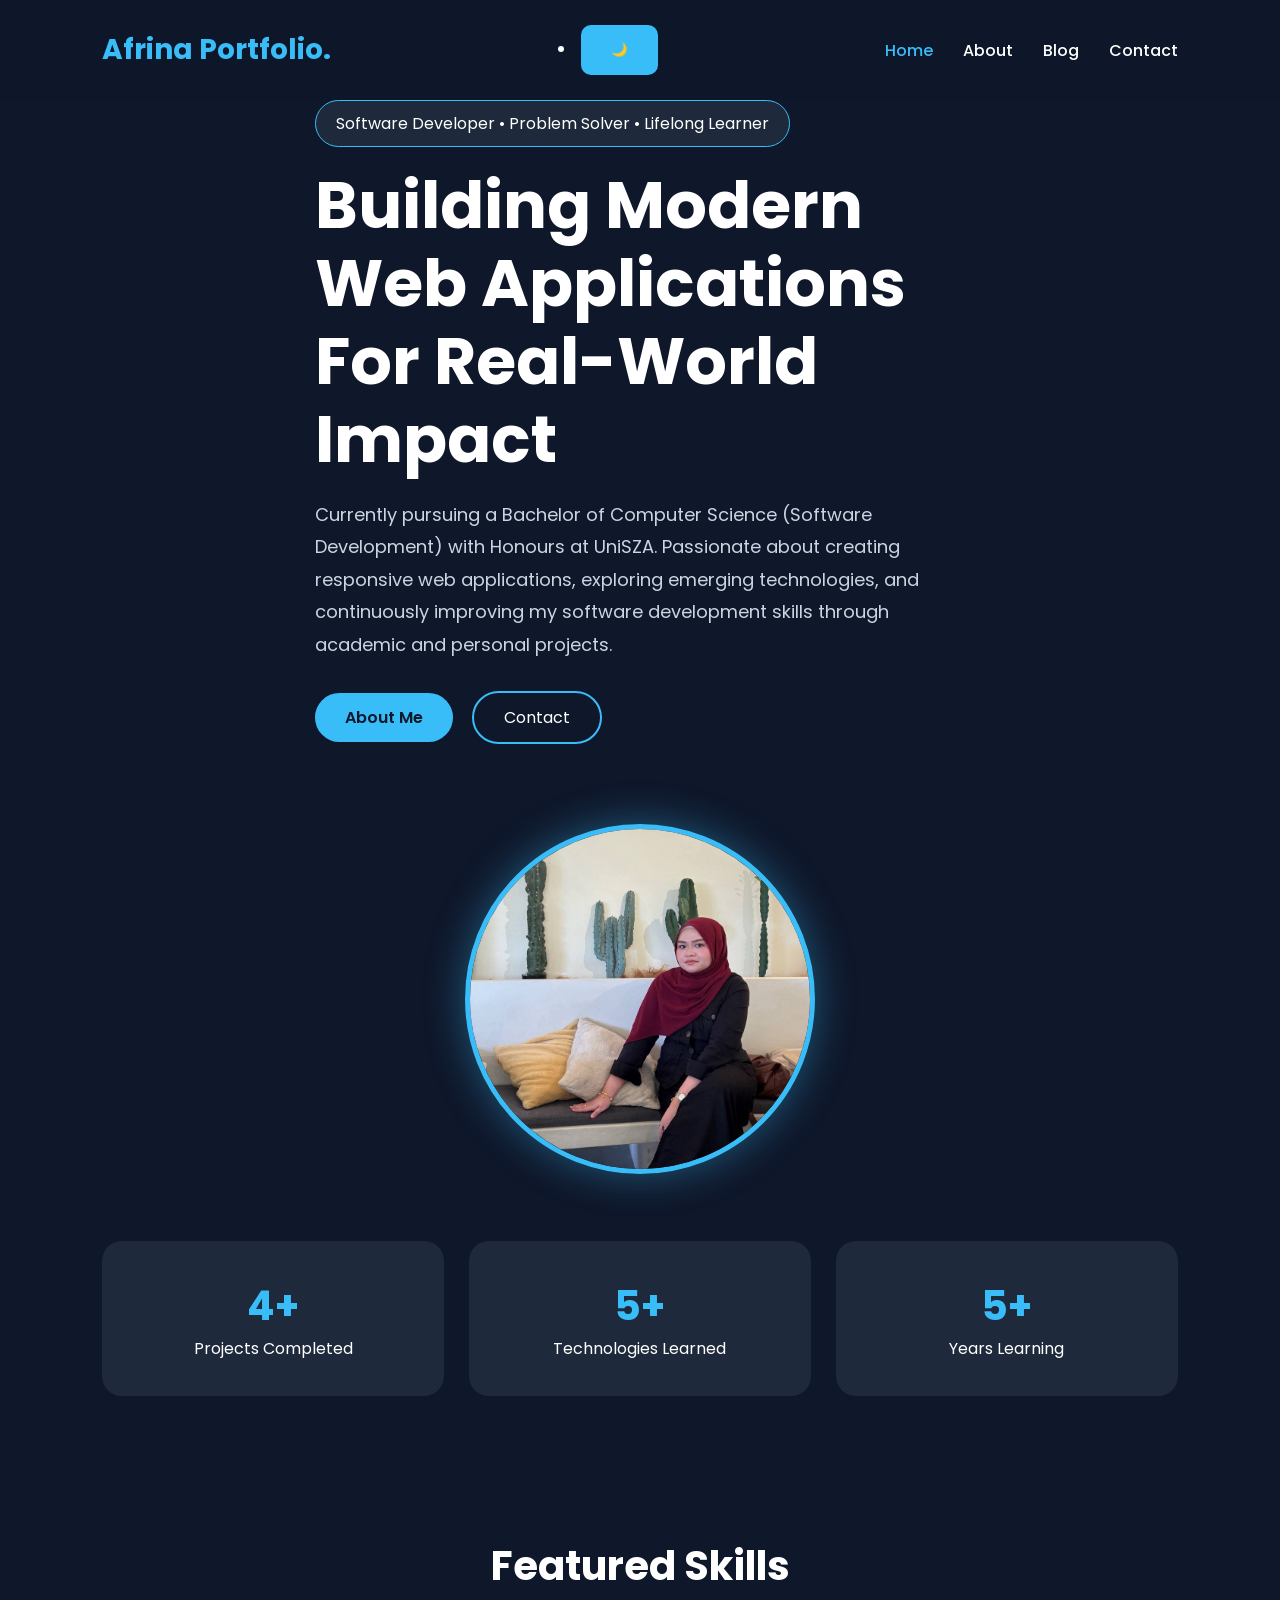
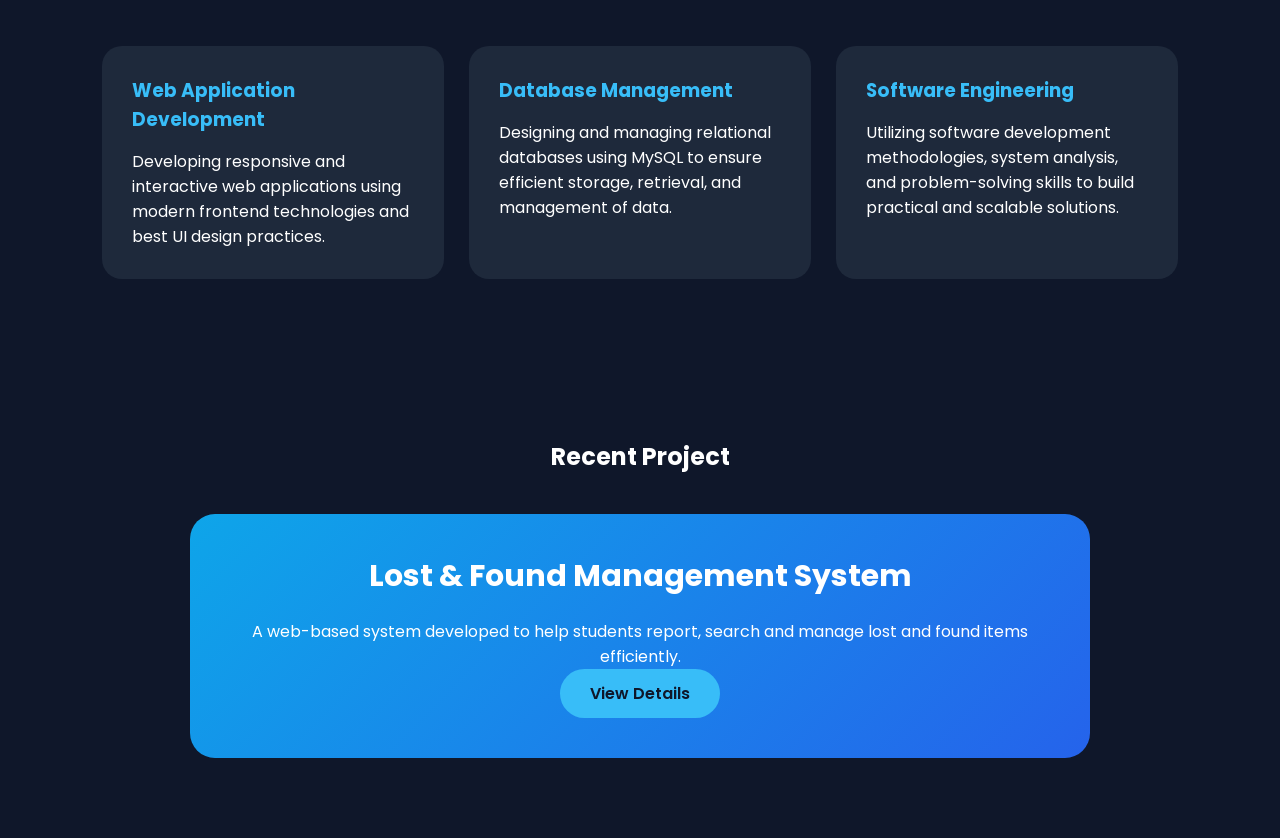
==== index.html @ ef26a5a5 "Update index.html" ====
<!DOCTYPE html>
<html lang="en">
<head>
<meta charset="UTF-8">
<meta name="viewport" content="width=device-width, initial-scale=1.0">

<title>Portfolio</title>

<link rel="stylesheet" href="css/style.css">

<link href="https://fonts.googleapis.com/css2?family=Poppins:wght@300;400;500;600;700&display=swap" rel="stylesheet">

</head>

<body>

<nav class="navbar">

    <div class="logo">Afrina Portfolio.</div>
 <li>
            <button id="themeBtn" class="dark-btn">🌙</button>
        </li>
    <ul>
        <li><a href="index.html" class="active">Home</a></li>
        <li><a href="about.html">About</a></li>
        <li><a href="blog.html">Blog</a></li>
        <li><a href="contact.html">Contact</a></li>
    </ul>

</nav>

<section class="hero-section">

    <div class="hero-content">

        <span class="tagline">
            Software Developer • Problem Solver • Lifelong Learner
        </span>

        <h1>
            Building Modern Web Applications
            For Real-World Impact
        </h1>

        <p>
            Currently pursuing a Bachelor of Computer Science
            (Software Development) with Honours at UniSZA.
            Passionate about creating responsive web applications,
            exploring emerging technologies, and continuously
            improving my software development skills through
            academic and personal projects.
        </p>

        <div class="hero-buttons">

            <a href="about.html" class="btn">
                About Me
            </a>

            <a href="contact.html" class="btn-outline">
                Contact
            </a>

        </div>

    </div>

    <div class="hero-image">

        <img src="images/profile.jpg" alt="Profile">

    </div>

</section>

<section class="stats-section">

    <div class="stat-box">
        <h2>4+</h2>
        <p>Projects Completed</p>
    </div>

    <div class="stat-box">
        <h2>5+</h2>
        <p>Technologies Learned</p>
    </div>

    <div class="stat-box">
        <h2>5+</h2>
        <p>Years Learning</p>
    </div>

</section>

<section class="featured-section">

    <h2>Featured Skills</h2>

    <div class="feature-grid">

        <div class="feature-card">
            <h3>Web Application Development</h3>
            <p>
                Developing responsive and interactive web
                applications using modern frontend technologies
                and best UI design practices.
            </p>
        </div>

        <div class="feature-card">
            <h3>Database Management</h3>
            <p>
                Designing and managing relational databases
                using MySQL to ensure efficient storage,
                retrieval, and management of data.
            </p>
        </div>

        <div class="feature-card">
            <h3>Software Engineering</h3>
            <p>
                Utilizing software development methodologies,
                system analysis, and problem-solving skills to
                build practical and scalable solutions.
            </p>
        </div>

    </div>

</section>

<section class="project-preview">

    <h2>Recent Project</h2>

    <div class="project-card">

        <h3>Lost & Found Management System</h3>

        <p>
            A web-based system developed to help students
            report, search and manage lost and found items
            efficiently.
        </p>

        <a href="blog.html" class="btn">
            View Details
        </a>

    </div>

</section>

</body>
</html>
---- css/style.css ----
.hero-section{
    min-height:90vh;
    display:flex;
    justify-content:center;
    align-items:center;
    gap:80px;
    padding:0 8%;
    flex-wrap:wrap;
}

.hero-content{
    max-width:650px;
}

.tagline{
    display:inline-block;
    padding:10px 20px;
    background:#1e293b;
    border:1px solid #38bdf8;
    border-radius:30px;
    margin-bottom:20px;
}

.hero-content h1{
    font-size:65px;
    line-height:1.2;
    margin-bottom:20px;
}

.hero-content p{
    color:#cbd5e1;
    line-height:1.8;
    font-size:18px;
}

.hero-buttons{
    margin-top:30px;
}

.hero-image img{
    width:350px;
    height:350px;
    object-fit:cover;
    border-radius:50%;
    border:5px solid #38bdf8;
    box-shadow:0 0 40px rgba(56,189,248,.4);
}

.btn-outline{
    display:inline-block;
    padding:12px 30px;
    border:2px solid #38bdf8;
    border-radius:30px;
    color:white;
    text-decoration:none;
    margin-left:15px;
    transition:.3s;
}

.btn-outline:hover{
    background:#38bdf8;
    color:#0f172a;
}

.stats-section{
    padding:60px 8%;
    display:grid;
    grid-template-columns:repeat(auto-fit,minmax(250px,1fr));
    gap:25px;
}

.stat-box{
    background:#1e293b;
    padding:35px;
    text-align:center;
    border-radius:20px;
}

.stat-box h2{
    font-size:40px;
    color:#38bdf8;
}

.featured-section{
    padding:80px 8%;
}

.featured-section h2{
    text-align:center;
    margin-bottom:50px;
    font-size:40px;
}

.feature-grid{
    display:grid;
    grid-template-columns:repeat(auto-fit,minmax(280px,1fr));
    gap:25px;
}

.feature-card{
    background:#1e293b;
    padding:30px;
    border-radius:20px;
    transition:.3s;
}

.feature-card:hover{
    transform:translateY(-10px);
}

.feature-card h3{
    color:#38bdf8;
    margin-bottom:15px;
}

.project-preview{
    padding:80px 8%;
}

.project-preview h2{
    text-align:center;
    margin-bottom:40px;
}

.project-card{
    max-width:900px;
    margin:auto;
    background:linear-gradient(
        135deg,
        #0ea5e9,
        #2563eb
    );
    padding:40px;
    border-radius:25px;
    text-align:center;
}

.project-card h3{
    margin-bottom:20px;
    font-size:30px;
}


*{
    margin:0;
    padding:0;
    box-sizing:border-box;
    font-family:'Poppins',sans-serif;
}

html{
    scroll-behavior:smooth;
}

body{
    background:#0f172a;
    color:white;
    min-height:100vh;
}

/* NAVBAR */

.navbar{
    display:flex;
    justify-content:space-between;
    align-items:center;
    padding:25px 8%;
    position:sticky;
    top:0;
    background:rgba(15,23,42,0.9);
    backdrop-filter:blur(10px);
    z-index:1000;
}

.logo{
    font-size:28px;
    font-weight:700;
    color:#38bdf8;
}

.navbar ul{
    display:flex;
    list-style:none;
    gap:30px;
}

.navbar ul li a{
    text-decoration:none;
    color:white;
    font-weight:500;
    transition:0.3s;
}

.navbar ul li a:hover,
.navbar ul li a.active{
    color:#38bdf8;
}

/* ABOUT HERO */

.about-hero{
    min-height:80vh;
    display:flex;
    justify-content:center;
    align-items:center;
    gap:60px;
    padding:80px 8%;
    flex-wrap:wrap;
}

.profile-card{
    width:330px;
    background:rgba(255,255,255,0.08);
    border:1px solid rgba(255,255,255,0.1);
    backdrop-filter:blur(15px);
    border-radius:25px;
    padding:30px;
    text-align:center;
    transition:0.4s;
}

.profile-card:hover{
    transform:translateY(-10px);
}

.profile-card img{
    width:150px;
    height:150px;
    border-radius:50%;
    object-fit:cover;
    border:4px solid #38bdf8;
}

.profile-card h2{
    margin-top:15px;
    font-size:28px;
}

.profile-card span{
    color:#94a3b8;
}

.stats{
    display:flex;
    justify-content:space-between;
    margin-top:25px;
}

.stats h3{
    color:#38bdf8;
    font-size:24px;
}

.stats p{
    font-size:14px;
    color:#cbd5e1;
}

/* ABOUT CONTENT */

.about-content{
    max-width:650px;
}

.about-content h1{
    font-size:60px;
    margin-bottom:20px;
}

.about-content p{
    line-height:1.8;
    color:#cbd5e1;
    font-size:18px;
}

.skills{
    margin-top:30px;
}

.skills span{
    display:inline-block;
    padding:10px 18px;
    margin:8px;
    border-radius:30px;
    border:1px solid #38bdf8;
    background:#1e293b;
    transition:0.3s;
}

.skills span:hover{
    background:#38bdf8;
    color:#0f172a;
}

/* EDUCATION */

.journey{
    padding:80px 8%;
}

.journey h2{
    text-align:center;
    margin-bottom:50px;
    font-size:40px;
}

.timeline{
    display:grid;
    grid-template-columns:repeat(auto-fit,minmax(300px,1fr));
    gap:30px;
}

.timeline-item{
    background:#1e293b;
    padding:30px;
    border-radius:20px;
    transition:0.4s;
    border-left:5px solid #38bdf8;
}

.timeline-item:hover{
    transform:translateY(-10px);
}

.timeline-item h3{
    margin-bottom:15px;
    color:#38bdf8;
}

/* CAREER GOAL */

.goal-section{
    padding:80px 8%;
}

.goal-card{
    background:linear-gradient(
        135deg,
        #0ea5e9,
        #2563eb
    );

    padding:50px;
    border-radius:25px;
    text-align:center;
}

.goal-card h2{
    font-size:40px;
    margin-bottom:20px;
}

.goal-card p{
    max-width:800px;
    margin:auto;
    line-height:1.8;
    font-size:18px;
}

/* BUTTON */

.btn{
    display:inline-block;
    padding:12px 30px;
    background:#38bdf8;
    color:#0f172a;
    border-radius:30px;
    text-decoration:none;
    font-weight:600;
    transition:0.3s;
}

.btn:hover{
    transform:translateY(-3px);
}

/* CONTACT FORM */

form{
    max-width:600px;
    margin:auto;
    padding:30px;
}

input,
textarea{
    width:100%;
    padding:15px;
    margin-bottom:15px;
    border:none;
    border-radius:10px;
    background:#1e293b;
    color:white;
}

textarea{
    resize:none;
    height:150px;
}

button{
    padding:15px 30px;
    border:none;
    border-radius:10px;
    background:#38bdf8;
    color:#0f172a;
    cursor:pointer;
    font-weight:bold;
}

/* BLOG POSTS */

.post{
    background:#1e293b;
    margin:20px auto;
    max-width:900px;
    padding:30px;
    border-radius:20px;
    transition:0.3s;
}

.post:hover{
    transform:translateY(-5px);
}

.post h2{
    color:#38bdf8;
    margin-bottom:10px;
}

/* MOBILE */

@media(max-width:768px){

    .navbar{
        flex-direction:column;
        gap:20px;
    }

    .navbar ul{
        flex-wrap:wrap;
        justify-content:center;
    }

    .about-content{
        text-align:center;
    }

    .about-content h1{
        font-size:42px;
    }

    .goal-card h2{
        font-size:30px;
    }

    .stats{
        gap:15px;
    }
}

/* BLOG HERO */

.blog-hero{
    padding:100px 8% 60px;
    text-align:center;
}

.blog-hero h1{
    font-size:60px;
    margin-bottom:20px;
}

.blog-hero p{
    color:#cbd5e1;
    max-width:700px;
    margin:auto;
    line-height:1.8;
}

.blog-hero input{
    max-width:500px;
    width:100%;
    margin-top:30px;
}

/* BLOG POSTS */

.blog-container{
    padding:30px 8% 80px;
    display:grid;
    grid-template-columns:
    repeat(auto-fit,minmax(320px,1fr));
    gap:30px;
}

.post{
    background:#1e293b;
    padding:30px;
    border-radius:20px;
    transition:.4s;
    border:1px solid rgba(255,255,255,.05);
}

.post:hover{
    transform:translateY(-10px);
}

.blog-tag{
    display:inline-block;
    background:#38bdf8;
    color:#0f172a;
    padding:8px 15px;
    border-radius:30px;
    font-size:13px;
    font-weight:600;
}

.post h2{
    margin:20px 0;
    color:white;
}

.post p{
    color:#cbd5e1;
    line-height:1.8;
}

.blog-footer{
    margin-top:25px;
    display:flex;
    justify-content:space-between;
    align-items:center;
}

.blog-footer span{
    color:#94a3b8;
}

.blog-footer a{
    color:#38bdf8;
    text-decoration:none;
}

/* NEWSLETTER */

.newsletter{
    padding:80px 8%;
    text-align:center;
}

.newsletter h2{
    font-size:40px;
    margin-bottom:20px;
}

.newsletter p{
    color:#cbd5e1;
    margin-bottom:25px;
}

.newsletter button{
    background:#38bdf8;
    color:#0f172a;
    padding:15px 35px;
    border:none;
    border-radius:30px;
    cursor:pointer;
    font-weight:600;
}

/* CONTACT PAGE */

.contact-section{
    min-height:85vh;
    padding:80px 8%;
    display:flex;
    gap:50px;
    align-items:center;
    justify-content:center;
    flex-wrap:wrap;
}

.contact-info{
    flex:1;
    min-width:350px;
}

.contact-info h1{
    font-size:60px;
    margin-bottom:20px;
}

.contact-info p{
    color:#cbd5e1;
    line-height:1.8;
}

.info-card{
    margin-top:20px;
    background:#1e293b;
    padding:20px;
    border-radius:15px;
    transition:.3s;
}

.info-card:hover{
    transform:translateY(-5px);
}

.info-card h3{
    color:#38bdf8;
    margin-bottom:10px;
}

.info-card a{
    color:#38bdf8;
    text-decoration:none;
}

.info-card a:hover{
    text-decoration:underline;
}

.contact-form-container{
    flex:1;
    min-width:350px;
}

.contact-form-container form{
    background:#1e293b;
    padding:40px;
    border-radius:25px;
}

.contact-form-container h2{
    margin-bottom:25px;
    text-align:center;
}

.contact-form-container input,
.contact-form-container textarea{
    width:100%;
    background:#0f172a;
    border:1px solid rgba(255,255,255,.1);
    padding:15px;
    margin-bottom:15px;
    border-radius:12px;
    color:white;
}

.contact-form-container textarea{
    height:150px;
}

.contact-form-container button{
    width:100%;
    background:#38bdf8;
    color:#0f172a;
    padding:15px;
    border:none;
    border-radius:12px;
    font-weight:600;
    cursor:pointer;
    transition:.3s;
}

.contact-form-container button:hover{
    transform:translateY(-3px);
}

@media(max-width:768px){

    .contact-info h1{
        font-size:40px;
        text-align:center;
    }

    .contact-info{
        text-align:center;
    }

}
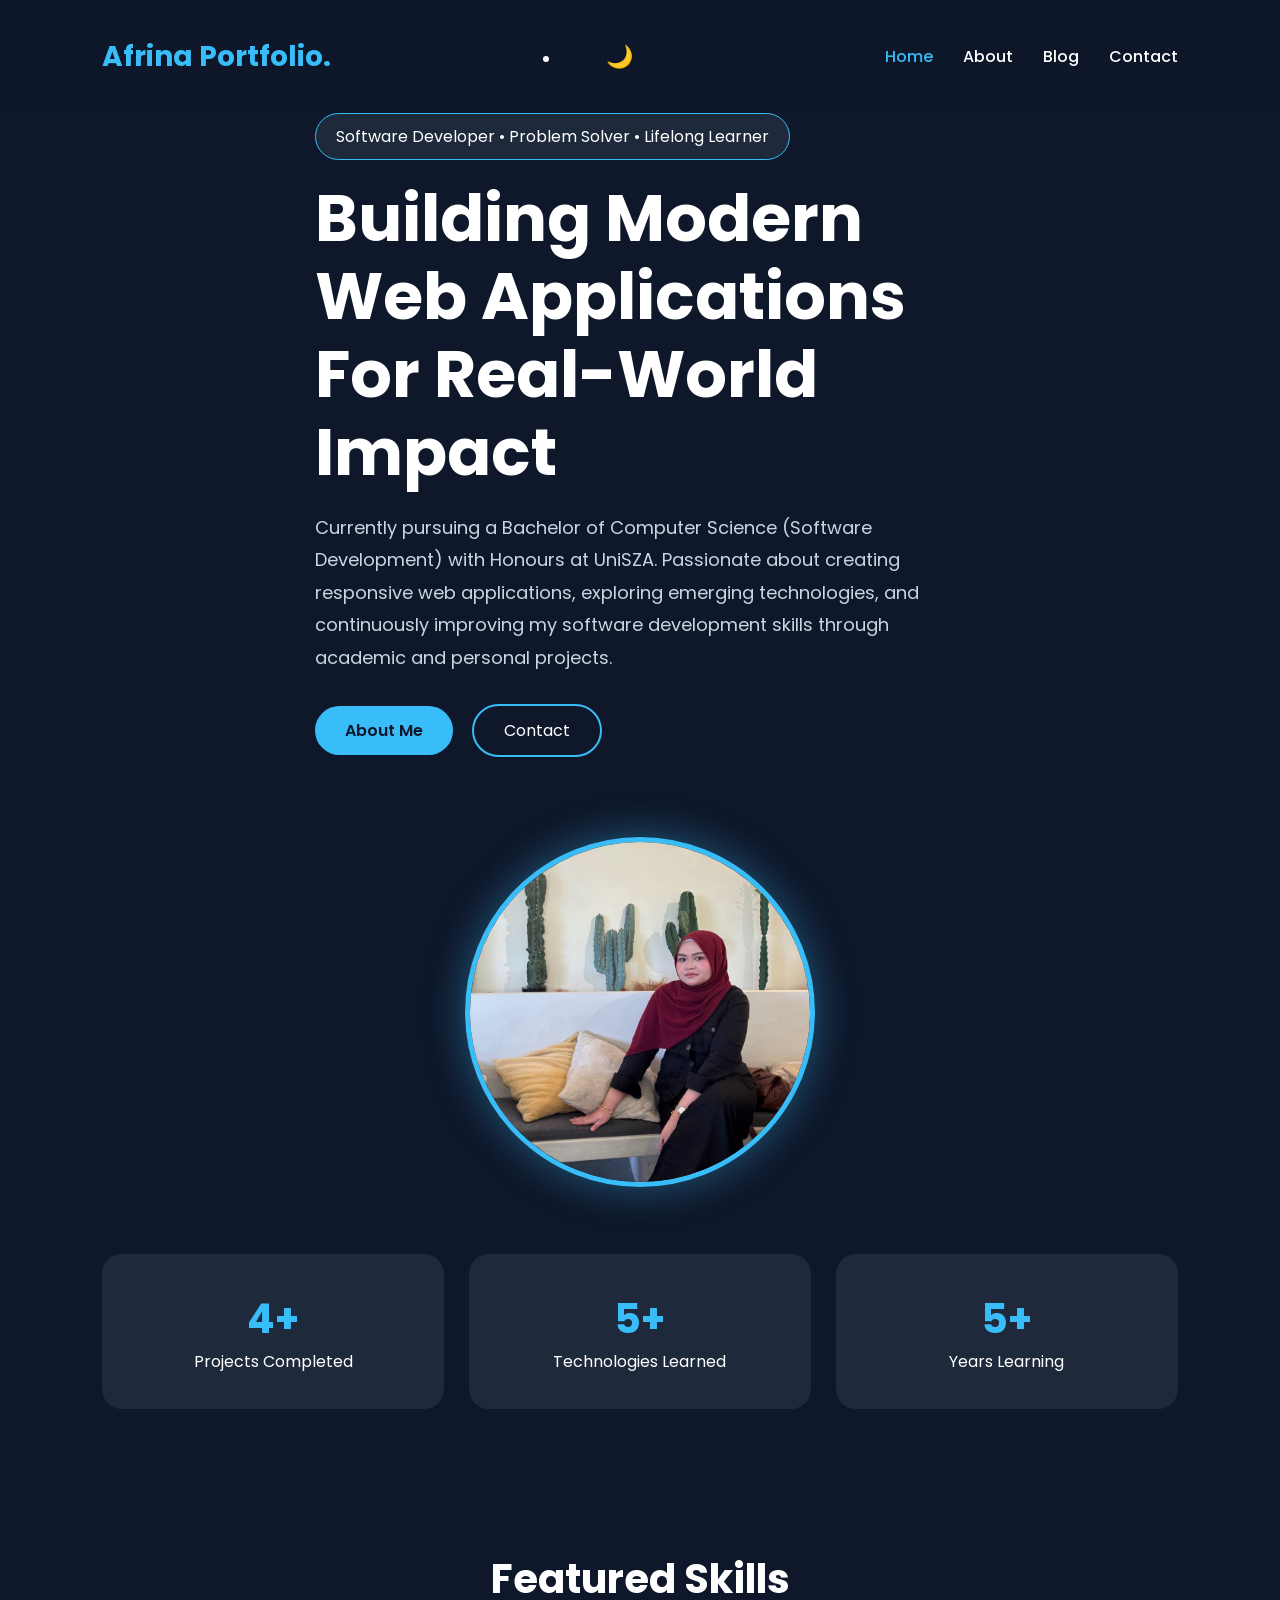
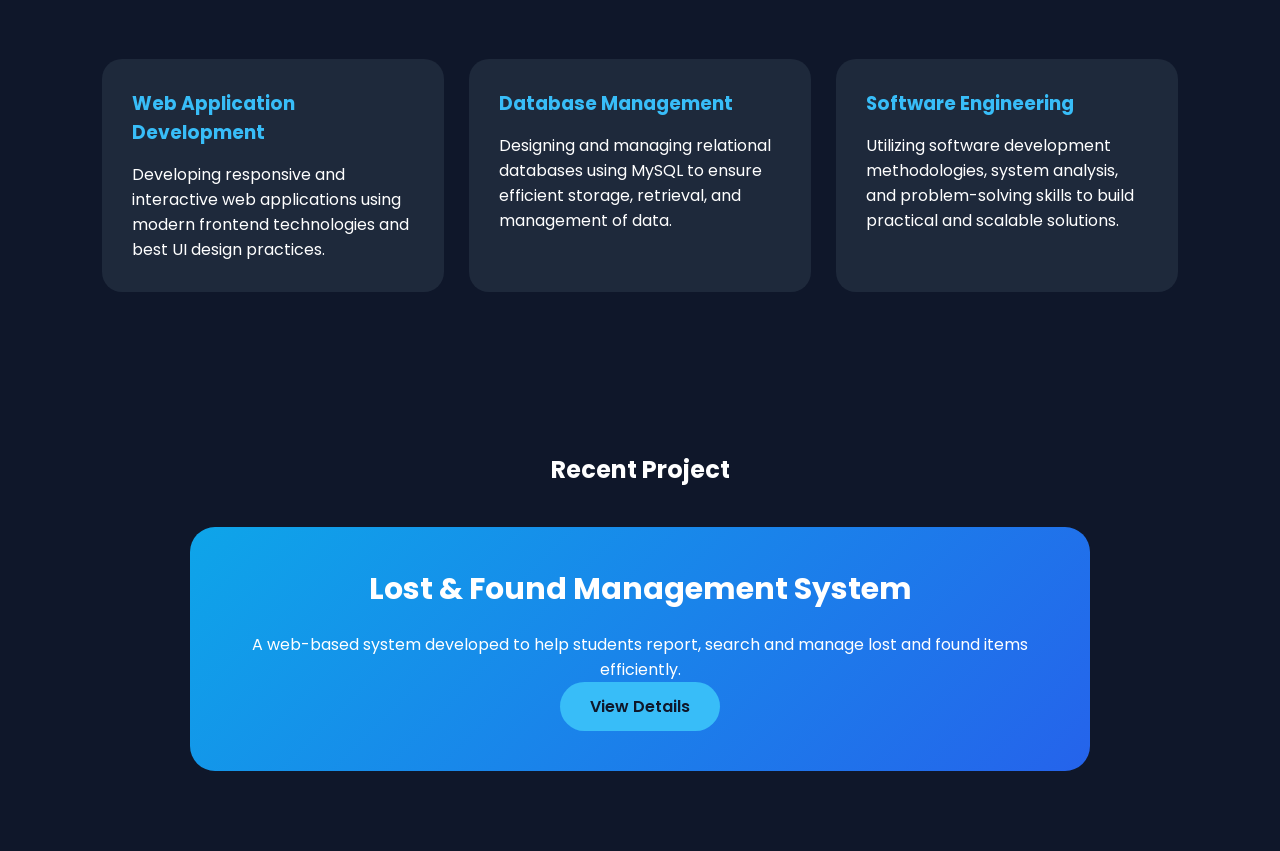
==== commit 7c21cc43: "Update index.html" ====
--- a/index.html
+++ b/index.html
@@ -150,6 +150,6 @@
     </div>
 
 </section>
-
+<script src="darkmode.js"></script>
 </body>
 </html>
--- a/css/style.css
+++ b/css/style.css
@@ -680,4 +680,62 @@
         text-align:center;
     }
 
-}+}
+
+/* DARK MODE BUTTON */
+.dark-btn{
+    background:none;
+    border:none;
+    color:white;
+    font-size:22px;
+    cursor:pointer;
+    transition:0.3s;
+    margin:0 10px;
+}
+
+.dark-btn:hover{
+    transform:scale(1.2) rotate(10deg);
+}
+
+/* DARK MODE GLOBAL */
+body.dark{
+    background:#121212;
+    color:white;
+}
+
+body.dark a{
+    color:#4da3ff;
+}
+
+/* DARK MODE CARDS */
+body.dark .stat-box,
+body.dark .feature-card,
+body.dark .project-card,
+body.dark .timeline-item,
+body.dark .post,
+body.dark .profile-card,
+body.dark .contact-form-container form{
+    background:#1e1e1e;
+    color:white;
+}
+
+/* BUTTON STYLE */
+body.dark .btn{
+    background:#4da3ff;
+    color:#0f172a;
+}
+
+body.dark .btn-outline{
+    border-color:#4da3ff;
+    color:white;
+}
+
+body.dark .btn-outline:hover{
+    background:#4da3ff;
+    color:black;
+}
+
+/* SMOOTH */
+body{
+    transition: all 0.3s ease;
+}
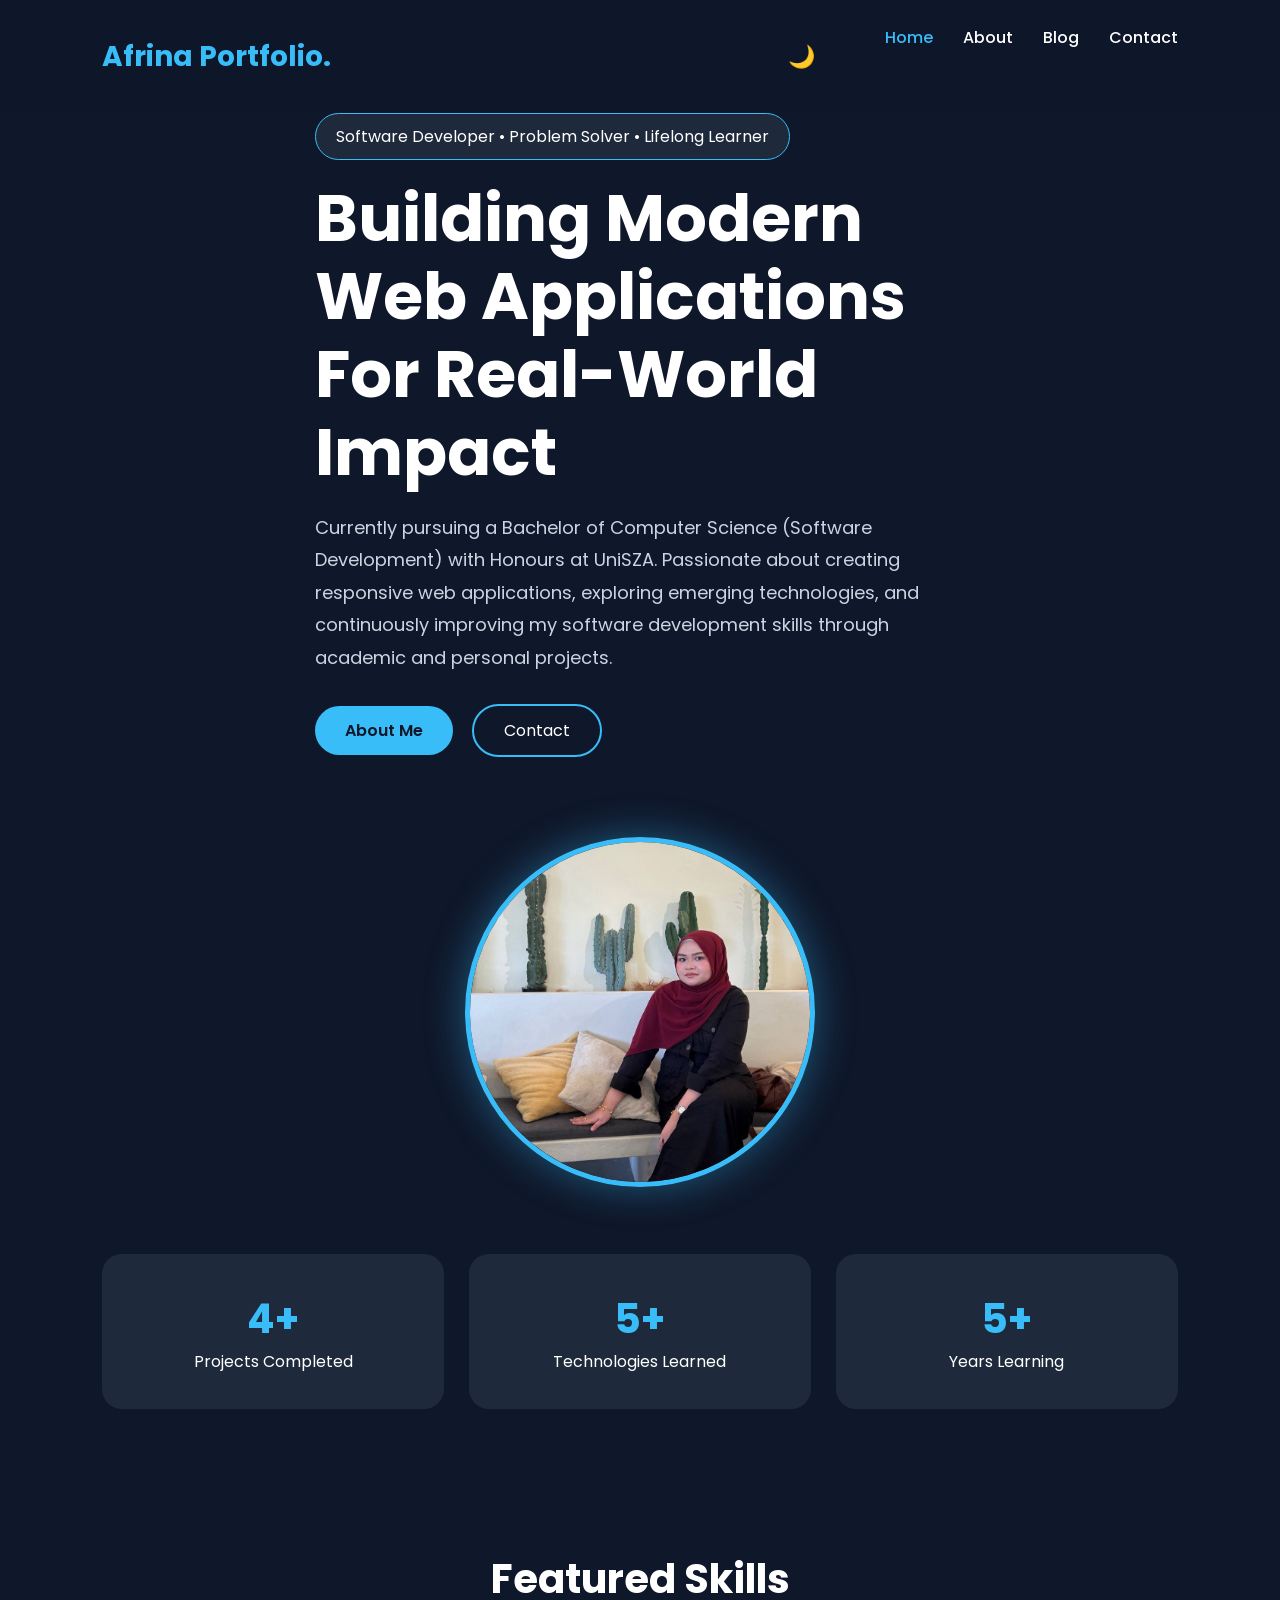
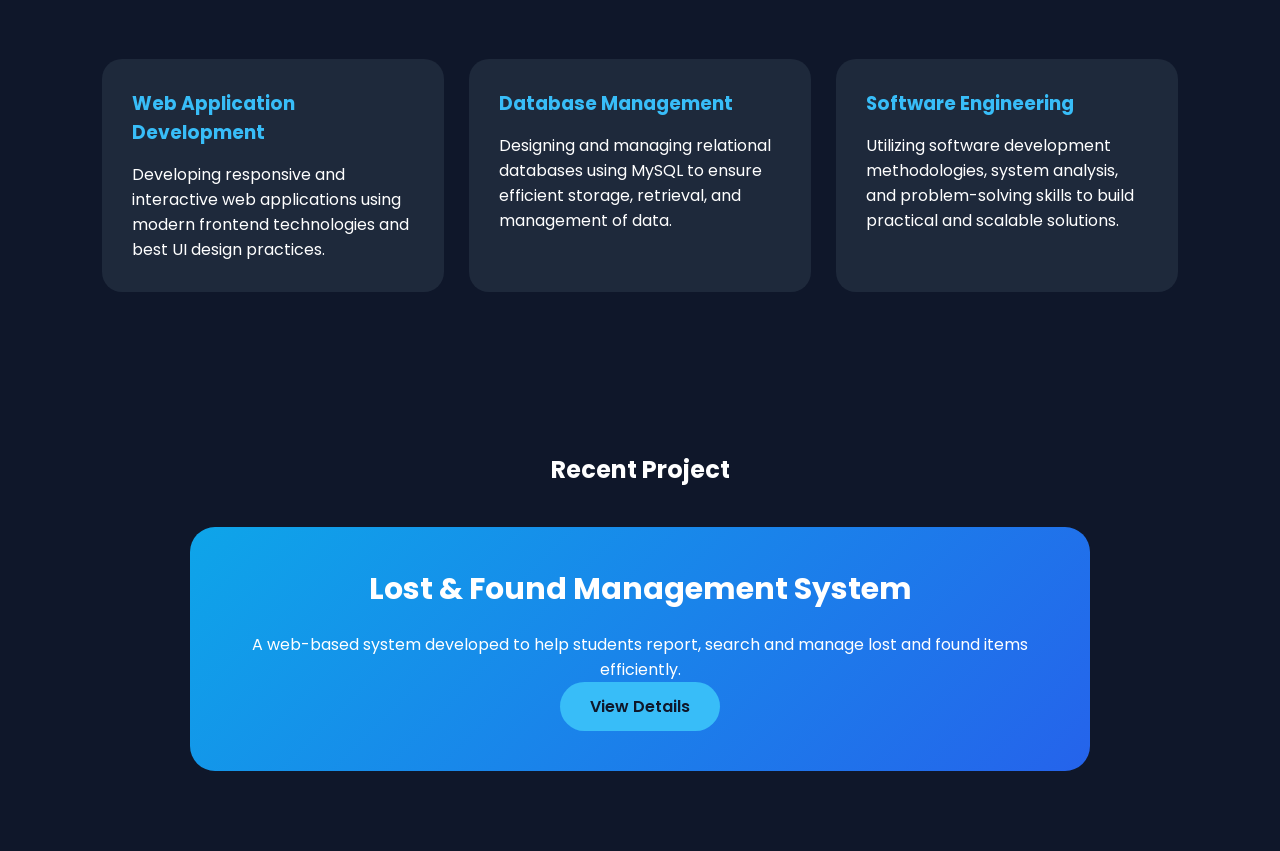
==== commit b5354a44: "Update index.html" ====
--- a/index.html
+++ b/index.html
@@ -17,10 +17,12 @@
 <nav class="navbar">
 
     <div class="logo">Afrina Portfolio.</div>
- <li>
+      <ul>   
+    
+    <li>
             <button id="themeBtn" class="dark-btn">🌙</button>
         </li>
-    <ul>
+    
         <li><a href="index.html" class="active">Home</a></li>
         <li><a href="about.html">About</a></li>
         <li><a href="blog.html">Blog</a></li>
--- a/css/style.css
+++ b/css/style.css
@@ -739,3 +739,20 @@
 body{
     transition: all 0.3s ease;
 }
+
+body.dark {
+    background: #121212;
+    color: white;
+}
+
+body.dark .navbar,
+body.dark .stat-box,
+body.dark .feature-card,
+body.dark .project-card,
+body.dark .timeline-item,
+body.dark .post,
+body.dark .profile-card,
+body.dark .contact-form-container form {
+    background: #1e1e1e;
+    color: white;
+}
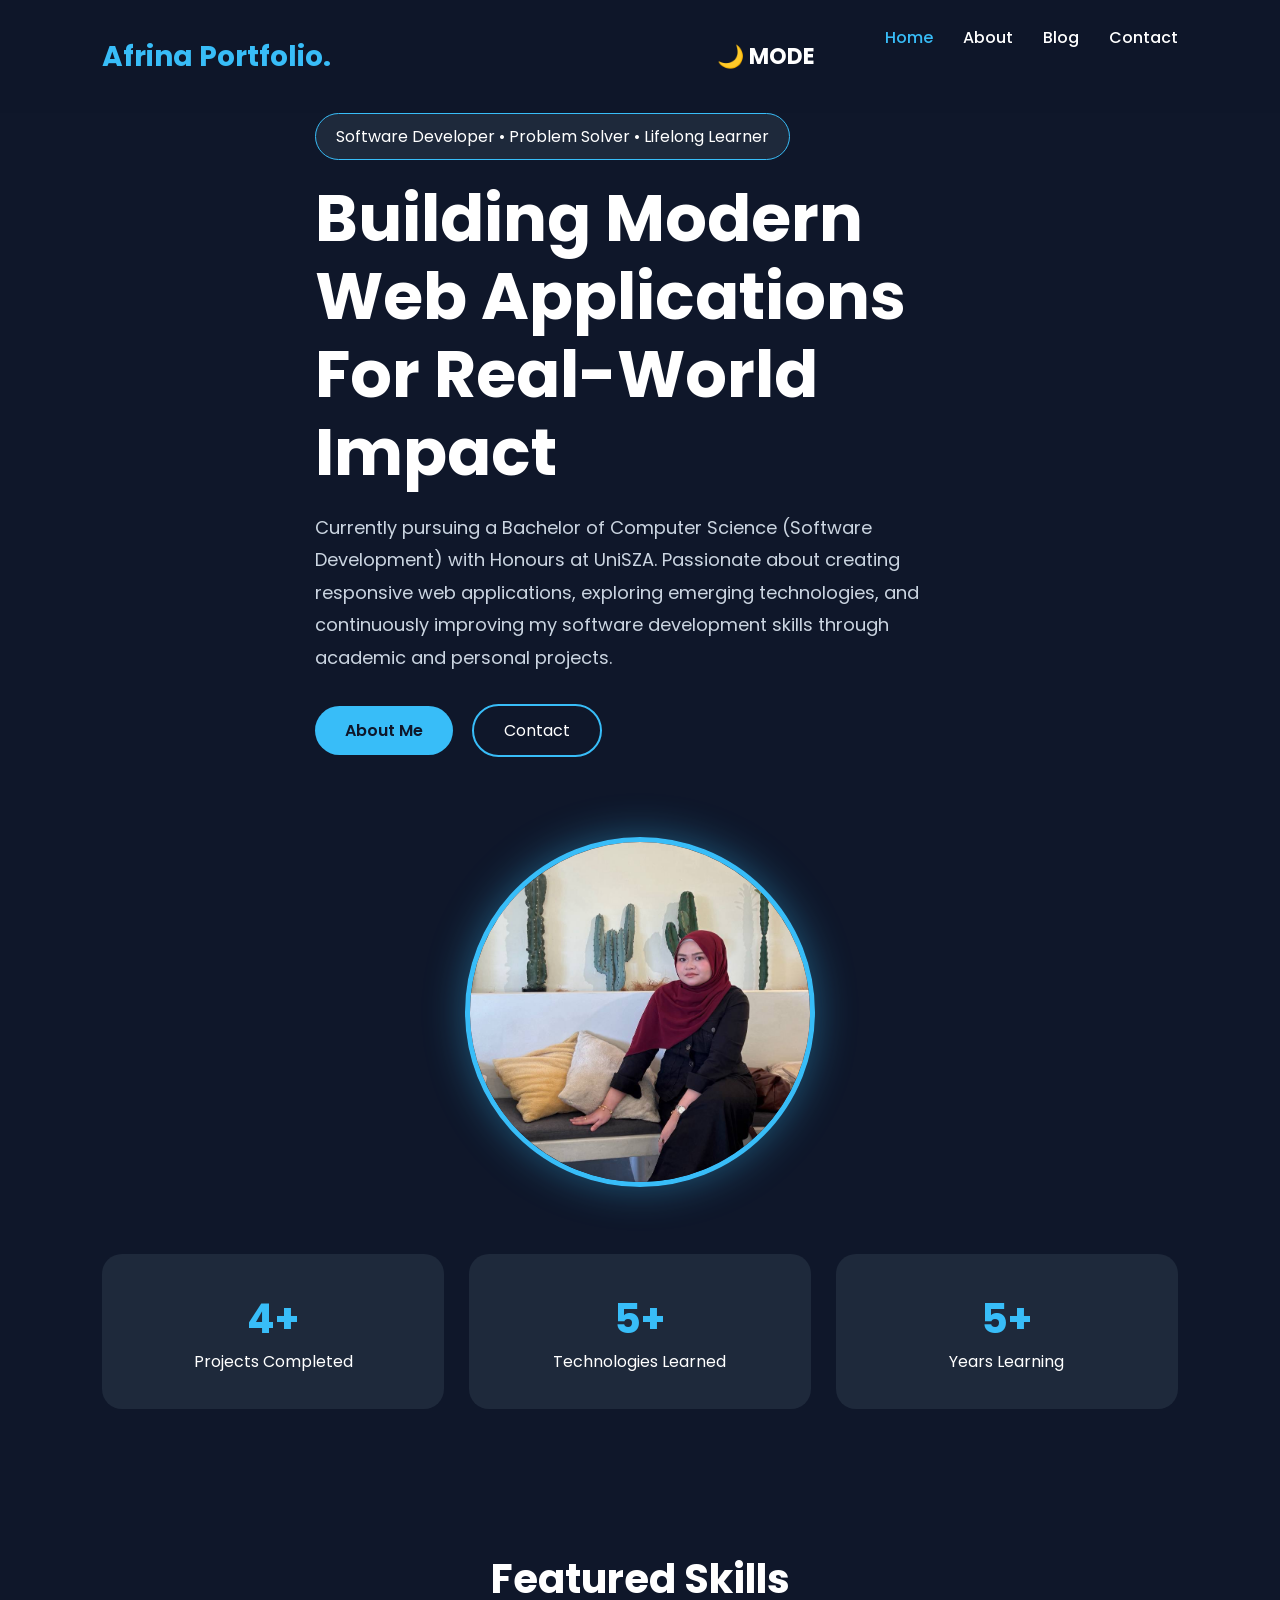
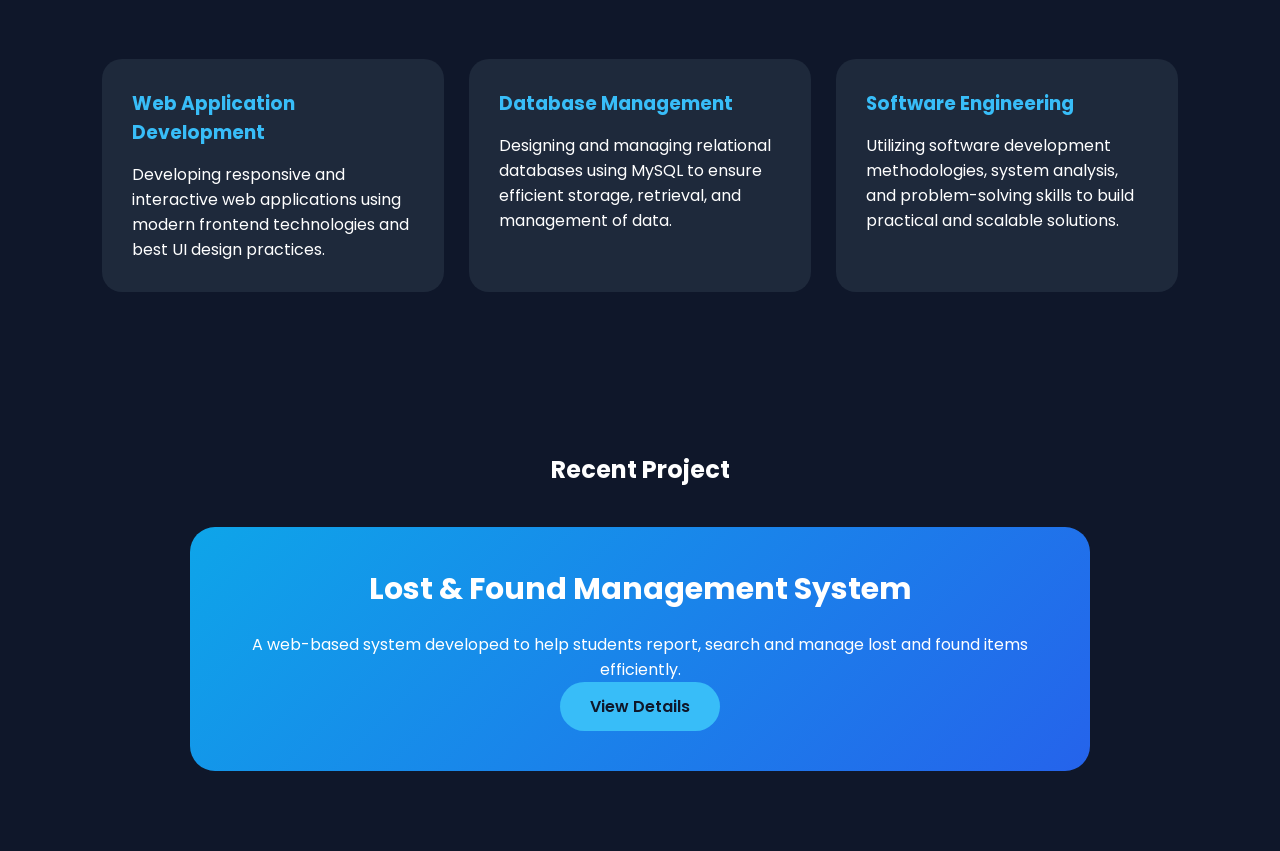
==== commit 4578d3dc: "Update index.html" ====
--- a/index.html
+++ b/index.html
@@ -20,7 +20,7 @@
       <ul>   
     
     <li>
-            <button id="themeBtn" class="dark-btn">🌙</button>
+            <button id="themeBtn" class="dark-btn">🌙 MODE</button>
         </li>
     
         <li><a href="index.html" class="active">Home</a></li>
@@ -152,6 +152,6 @@
     </div>
 
 </section>
-<script src="darkmode.js"></script>
+<script src="js/darkmode.js"></script>
 </body>
 </html>
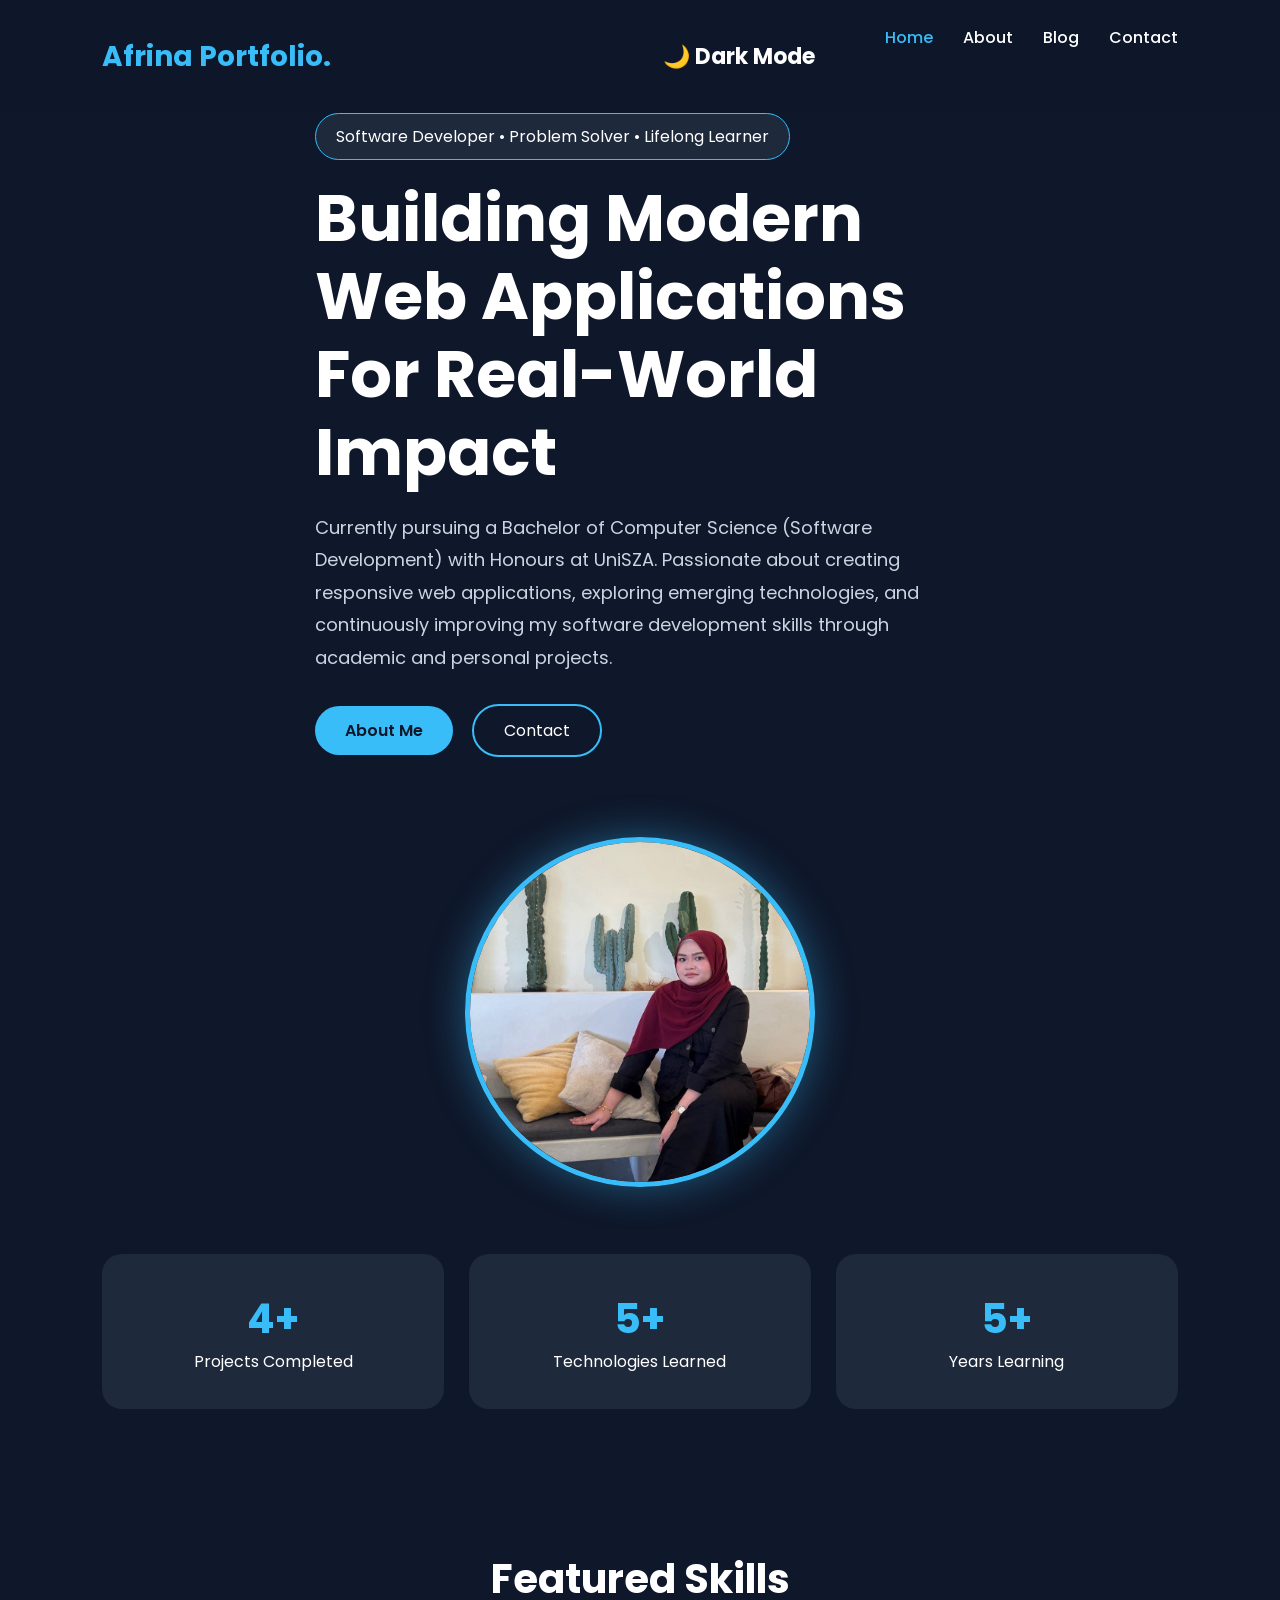
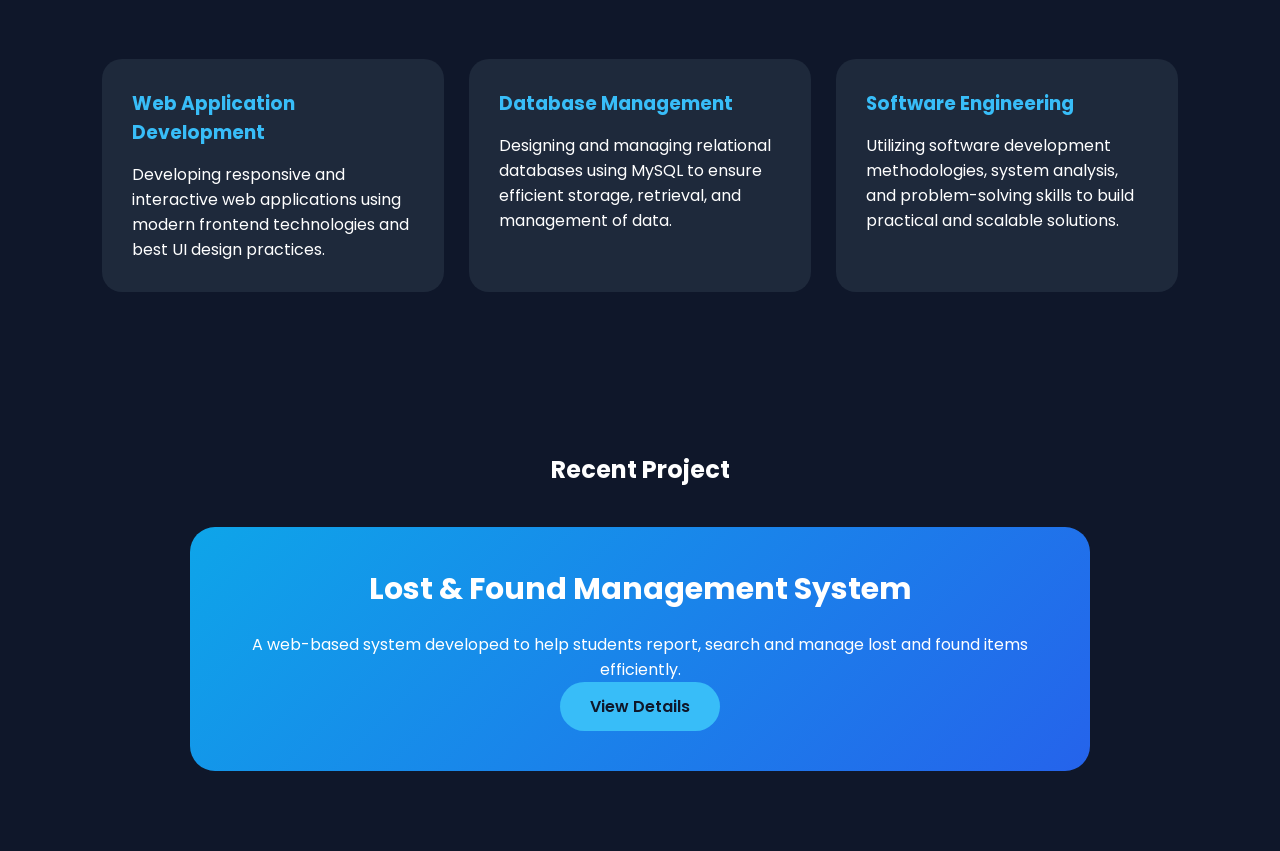
==== commit 2509e33d: "Update index.html" ====
--- a/index.html
+++ b/index.html
@@ -20,7 +20,7 @@
       <ul>   
     
     <li>
-            <button id="themeBtn" class="dark-btn">🌙 MODE</button>
+            <button id="themeBtn" class="dark-btn">🌙 Dark Mode</button>
         </li>
     
         <li><a href="index.html" class="active">Home</a></li>
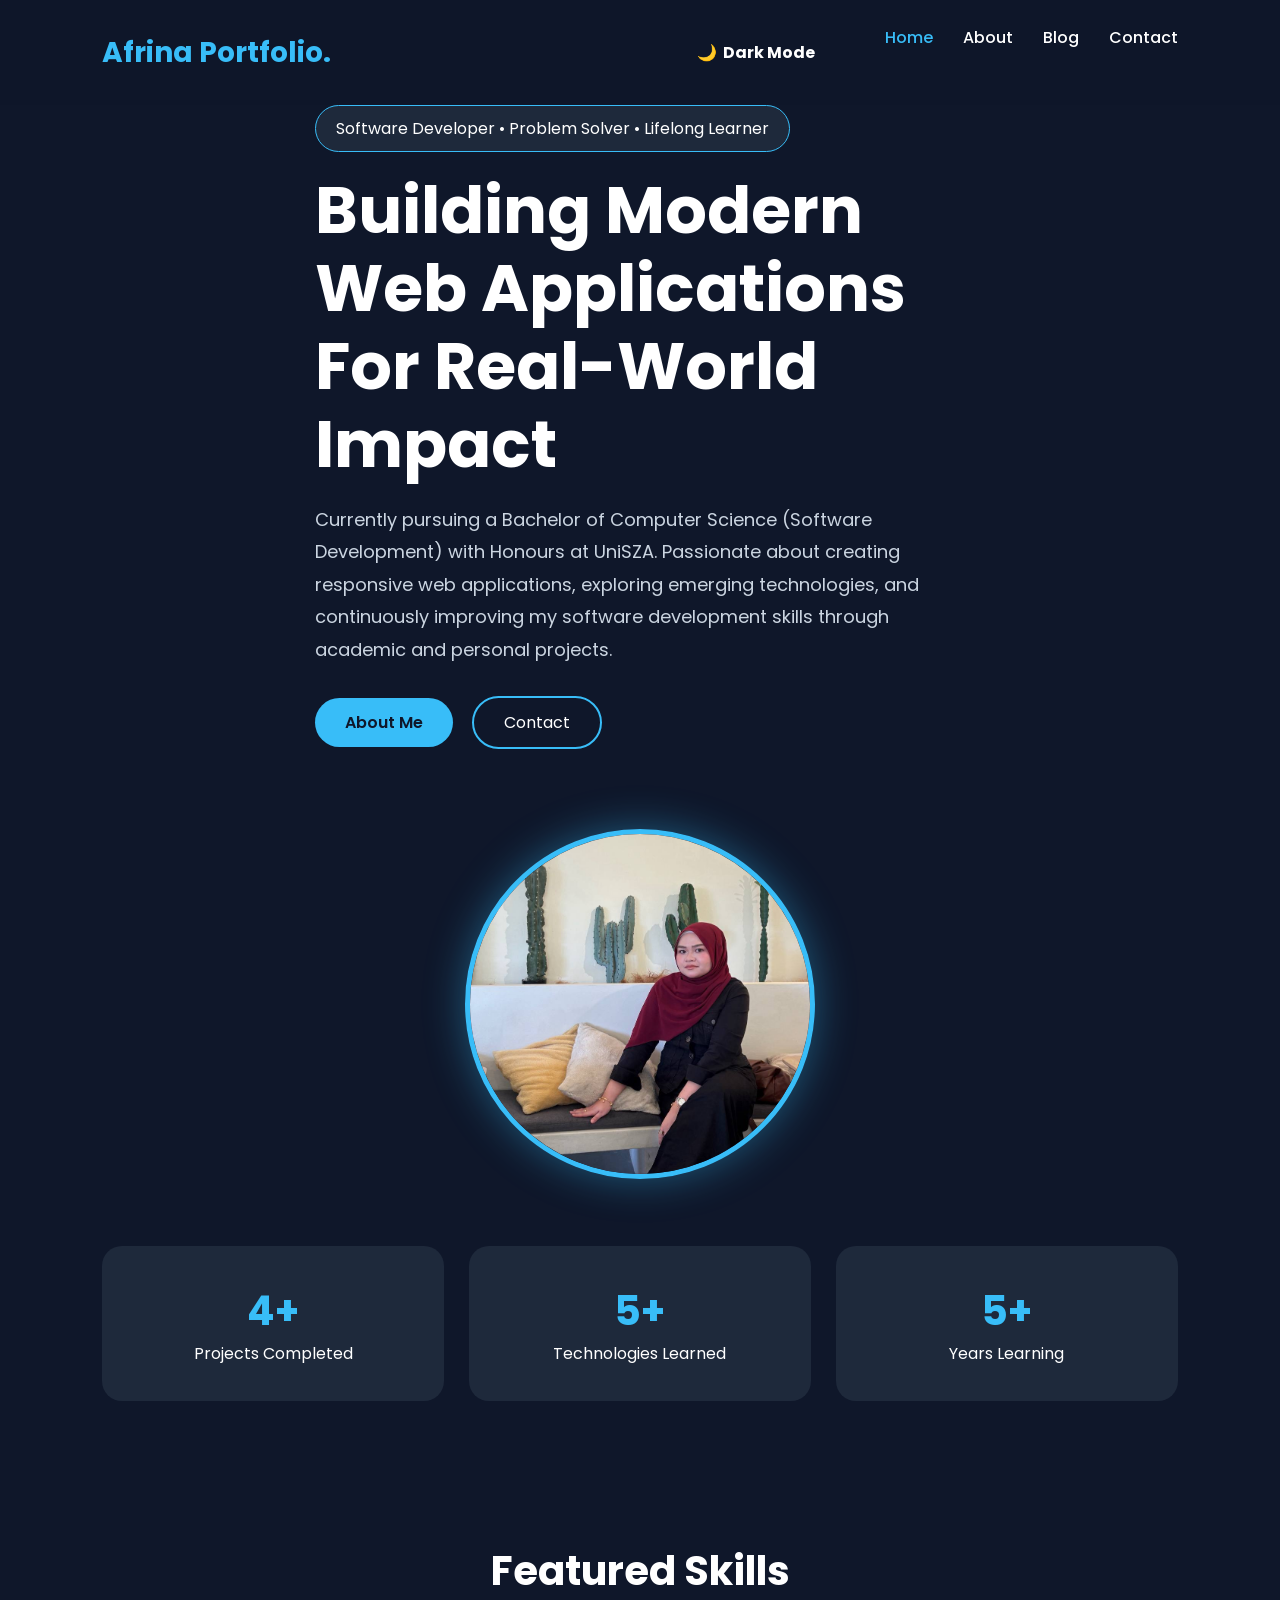
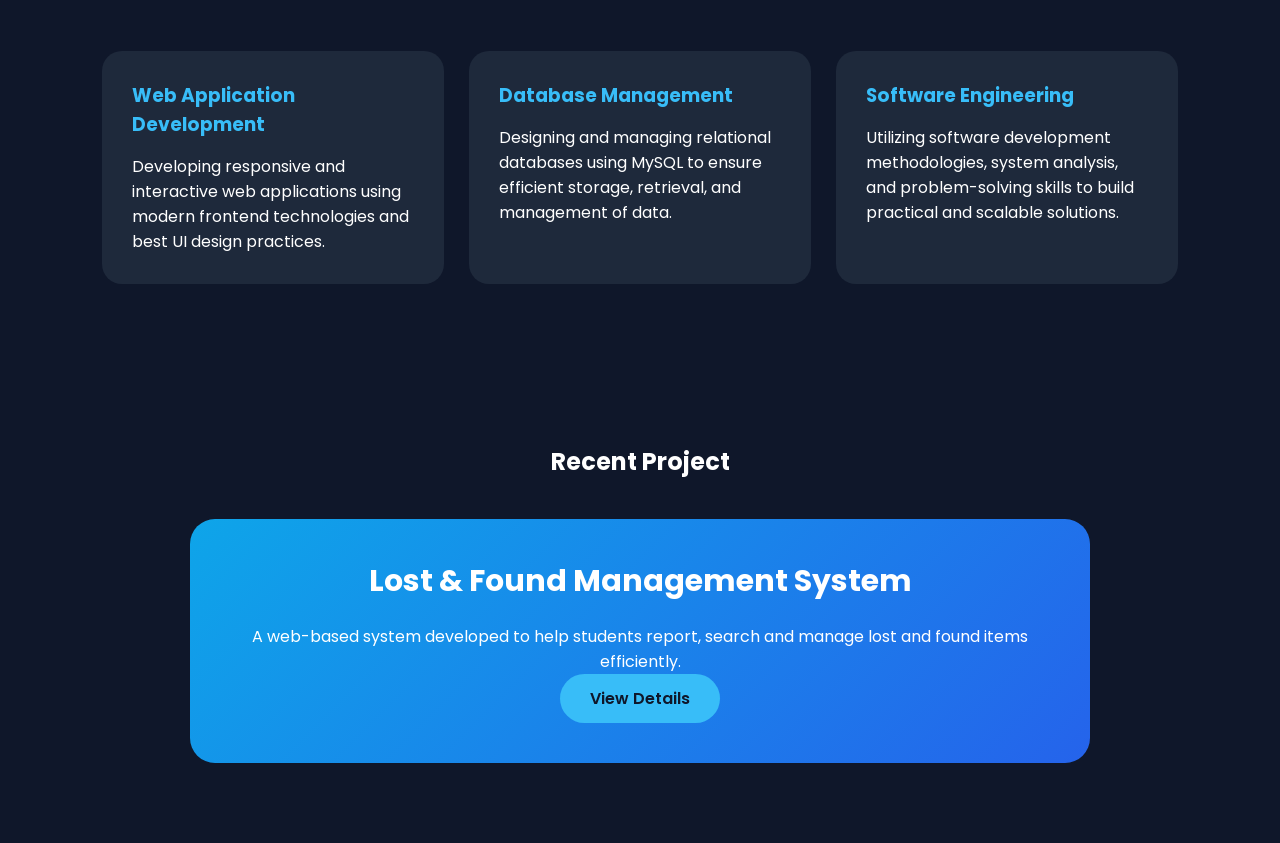
==== commit bd085c85: "Update index.html" ====
--- a/index.html
+++ b/index.html
@@ -20,7 +20,9 @@
       <ul>   
     
     <li>
-            <button id="themeBtn" class="dark-btn">🌙 Dark Mode</button>
+            <button id="themeBtn" class="dark-btn">
+    🌙 <span>Dark Mode</span>
+</button>
         </li>
     
         <li><a href="index.html" class="active">Home</a></li>
--- a/css/style.css
+++ b/css/style.css
@@ -756,3 +756,14 @@
     background: #1e1e1e;
     color: white;
 }
+
+.dark-btn{
+    background:none;
+    border:none;
+    color:white;
+    cursor:pointer;
+    font-size:16px;
+    display:flex;
+    align-items:center;
+    gap:6px;
+}
